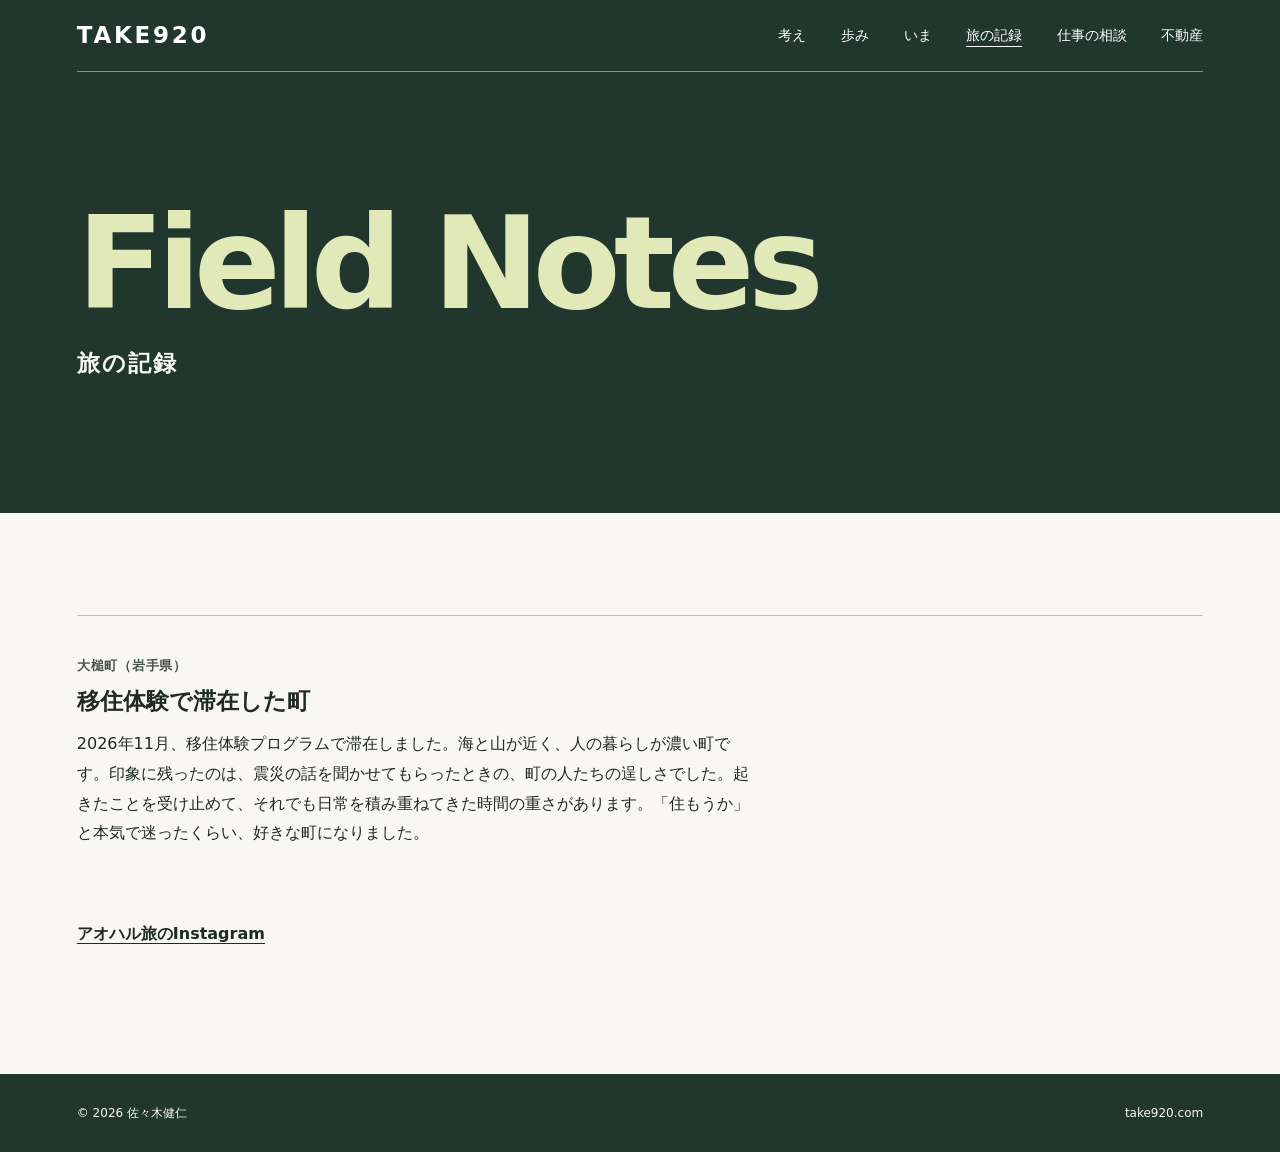
==== fieldnotes/index.html @ 35197bfc "旅の記録ページを追加：fieldnotes/index.html を新規作成" ====
<!DOCTYPE html>
<html lang="ja">
<head>
<meta charset="UTF-8">
<meta name="viewport" content="width=device-width, initial-scale=1.0">
<title>旅の記録｜TAKE920</title>
<meta name="description" content="2026年11月、移住体験プログラムで滞在しました。海と山が近く、人の暮らしが濃い町です。印象に残ったのは、震災の話を聞かせてもらったときの、町の人たちの逞しさでした。起きたことを受け止めて、それでも日常を積み重ねてきた時間の重さがあります。「住もうか」と本気で迷ったくらい、好きな町になりました。">
<link rel="stylesheet" href="../style.css">
</head>
<body class="chapter">
<header>
  <div class="header-inner">
    <a class="wordmark" href="../" aria-label="TAKE920 トップページ">TAKE920</a>
    <nav aria-label="サイトナビゲーション">
      <a href="../thinking/">考え</a>
      <a href="../story/">歩み</a>
      <a href="../now/">いま</a>
      <a href="../fieldnotes/" aria-current="page">旅の記録</a>
      <a href="../work/">仕事の相談</a>
      <a href="../realestate/">不動産</a>
    </nav>
  </div>
</header>
<main>
  <div class="chapter-hero">
    <div class="layout-width">
      <h1><span class="heading-en" lang="en">Field Notes</span><span class="heading-ja">旅の記録</span></h1>
    </div>
  </div>
  <div class="chapter-body layout-width">
    <div class="entries">
      <article class="entry field-note">
        <p class="field-location">大槌町（岩手県）</p>
        <h2>移住体験で滞在した町</h2>
        <!-- 実写を追加する場合は、ここに figure 要素を挿入。 -->
        <p class="text">2026年11月、移住体験プログラムで滞在しました。海と山が近く、人の暮らしが濃い町です。印象に残ったのは、震災の話を聞かせてもらったときの、町の人たちの逞しさでした。起きたことを受け止めて、それでも日常を積み重ねてきた時間の重さがあります。「住もうか」と本気で迷ったくらい、好きな町になりました。</p>
      </article>
    </div>
    <p class="chapter-links"><a class="editorial-link" href="https://www.instagram.com/aoharutabi/" rel="noopener">アオハル旅のInstagram</a></p>
  </div>
</main>
<footer>
  <div class="footer-inner layout-width">
    <span>© 2026 佐々木健仁</span>
    <span>take920.com</span>
  </div>
</footer>
</body>
</html>
---- style.css ----
:root {
  color-scheme: light;
  --paper: #f8f7f2;
  --ink: #202a25;
  --secondary: #465047;
  --rule: #bcc3b8;
  --wash: #e8ece3;
  --deep: #21362d;
  --accent: #e2e9b8;
  --gutter: clamp(22px, 6vw, 96px);
  --reading: 42em;
}

* { box-sizing: border-box; }

body {
  margin: 0;
  background: var(--paper);
  color: var(--ink);
  font-family: "Hiragino Sans", "Yu Gothic", Meiryo, system-ui, sans-serif;
  line-height: 1.85;
}

h1, h2, h3, p, dl, dd, ol { margin: 0; }
a { color: inherit; text-underline-offset: .26em; }
a:focus-visible { outline: 2px solid currentColor; outline-offset: 5px; }
.layout-width { width: min(100% - 2 * var(--gutter), 1200px); margin-inline: auto; }

header {
  position: absolute;
  z-index: 1;
  inset: 0 0 auto;
  color: #fff;
}

.header-inner {
  display: flex;
  align-items: center;
  justify-content: space-between;
  gap: 14px;
  margin-inline: var(--gutter);
  min-height: 72px;
  border-bottom: 1px solid #ffffff70;
}

.wordmark { font-size: clamp(15px, 2vw, 23px); font-weight: 900; letter-spacing: .12em; }
nav { display: flex; flex-wrap: wrap; justify-content: flex-end; gap: 4px clamp(12px, 2.7vw, 40px); }
nav a { padding-block: 10px; font-size: clamp(11px, 1.1vw, 14px); text-decoration: none; }
nav a:hover { text-decoration: underline; }

.hero {
  position: relative;
  isolation: isolate;
  display: grid;
  min-height: 100vh;
  min-height: 100svh;
  background: var(--deep);
  color: #fff;
}

.hero-image, .hero::after {
  position: absolute;
  z-index: -1;
  inset: 0;
  width: 100%;
  height: 100%;
}

.hero-image { object-fit: cover; object-position: center 53%; }

.hero::after {
  content: "";
  background:
    linear-gradient(180deg, #111c17bf 0%, transparent 25%, transparent 66%, #111c1799 100%),
    linear-gradient(90deg, transparent 29%, #111c17b3 73%, #111c17c7);
}

.hero-inner {
  display: grid;
  align-items: center;
  padding: 112px var(--gutter);
}

.hero-heading { justify-self: end; width: min(46%, 670px); }
.kicker { color: var(--accent); font-size: clamp(11px, 1.2vw, 15px); font-weight: 700; letter-spacing: .18em; }
.hero h1 { margin-top: 14px; font-size: clamp(40px, 6.7vw, 112px); line-height: 1.16; letter-spacing: .025em; }
.hero h1 > span { display: block; }
.hero h1 .hero-subtitle { margin-top: .4em; font-size: .48em; letter-spacing: .12em; }
.hero-english, .heading-en { font-family: system-ui, sans-serif; }

.scroll-link {
  position: absolute;
  bottom: 0;
  left: var(--gutter);
  display: grid;
  justify-items: center;
  gap: 9px;
  font: 650 11px/1.2 system-ui, sans-serif;
  letter-spacing: .19em;
  text-decoration: none;
}

.scroll-link::after { content: ""; width: 1px; height: clamp(32px, 7vh, 62px); background: currentColor; }
.scroll-link:hover { color: var(--accent); }

.estate .hero-heading { justify-self: start; width: auto; }
.estate .hero-image { object-position: 57% center; }
.estate .hero::after {
  background:
    linear-gradient(180deg, #111c17a6 0%, transparent 29%, transparent 66%, #111c1799 100%),
    linear-gradient(90deg, #111c17bb, #111c1766 48%, transparent 82%);
}

.intro {
  display: grid;
  gap: clamp(18px, 3vw, 44px);
  padding-block: clamp(64px, 10vw, 150px);
}

.lead { max-width: var(--reading); font-size: clamp(17px, 2vw, 23px); line-height: 2; font-weight: 600; }
.estate .intro .lead + .lead { font-size: clamp(16px, 1.65vw, 20px); font-weight: 400; }
.meta { display: flex; flex-wrap: wrap; gap: 8px 30px; padding-top: 22px; border-top: 1px solid var(--rule); font-size: 13px; }
.meta dt, .meta dd { display: inline; }
.meta dt { margin-right: 9px; font-weight: 700; }

.panel { padding-block: clamp(65px, 10vw, 145px); }
.panel-inner {
  display: grid;
  grid-template-columns: minmax(0, .9fr) minmax(0, 1.5fr);
  align-items: start;
  gap: clamp(26px, 5vw, 92px);
}

.heading-en {
  display: block;
  font-size: clamp(40px, 5.5vw, 88px);
  font-weight: 850;
  line-height: 1;
  letter-spacing: -.055em;
}

.heading-ja { display: block; margin-top: 14px; font-size: 14px; font-weight: 650; letter-spacing: .09em; }
.text { max-width: var(--reading); }
.text + .text { margin-top: 1.2em; }
.vision, .consultation { background: var(--wash); }
.campaign, .values-section { background: var(--deep); color: var(--paper); }
.campaign .heading-en, .values-section .heading-en { color: var(--accent); }
.campaign .text { font-size: clamp(16px, 2vw, 23px); }
.values { font-size: clamp(18px, 2.1vw, 28px); font-weight: 700; color: var(--accent); margin-bottom: 18px; }
.arrow { margin-inline: .25em; }

.business .panel-inner { grid-template-columns: 1fr; }
.biz { display: grid; grid-template-columns: repeat(2, minmax(0, 1fr)); gap: 0 clamp(28px, 5vw, 76px); padding: 0; list-style: none; }
.biz li, .brand { padding-block: clamp(20px, 3.2vw, 44px); border-top: 1px solid var(--rule); }
.biz li { display: grid; grid-template-columns: auto minmax(0, 1fr); gap: clamp(12px, 2vw, 28px); }
.num { color: var(--secondary); font: 600 clamp(19px, 2.2vw, 30px)/1.35 system-ui, sans-serif; font-variant-numeric: tabular-nums; }
.name { font-size: clamp(17px, 1.75vw, 23px); line-height: 1.5; }
.desc { margin-top: 10px; color: var(--secondary); font-size: 14px; }
.tag {
  display: table;
  margin-top: 7px;
  padding: 3px 10px;
  border: 1px solid var(--rule);
  border-radius: 999px;
  color: var(--secondary);
  font-size: 11px;
  font-weight: 600;
  line-height: 1.5;
}

.tag::before { content: "#" / ""; margin-right: .18em; }
.separator { position: absolute; width: 1px; height: 1px; overflow: hidden; clip-path: inset(50%); }
.business-link a, .back-link a { display: inline-block; padding-block: 9px; font-weight: 700; }
.brand-tagline .tag { margin-bottom: 7px; }
.brand-link { margin-top: 18px; }
.brand-link a {
  display: inline-block;
  padding: 12px 18px;
  background: var(--deep);
  color: #fff;
  font-size: 14px;
  font-weight: 700;
  text-decoration: none;
}
.brand-link a:hover { background: #365143; text-decoration: underline; }
.back-link { padding-block: 34px; }
footer { background: var(--deep); color: var(--paper); }
.footer-inner { display: flex; flex-wrap: wrap; justify-content: space-between; gap: 10px; padding-block: 28px; font-size: 12px; }

@media (max-width: 780px) {
  .header-inner { min-height: 60px; }
  .hero-image { object-position: 43% center; }
  .hero::after, .estate .hero::after {
    background: linear-gradient(180deg, #111c17bf, transparent 23%, transparent 40%, #111c17eb 100%);
  }
  .hero-inner { align-items: end; padding-bottom: 112px; }
  .hero-heading { justify-self: start; width: auto; }
  .hero h1 { font-size: clamp(38px, 10.8vw, 70px); }
  .panel-inner, .biz { grid-template-columns: 1fr; }
  .heading-ja { margin-top: 9px; }
}

@media (prefers-reduced-motion: no-preference) {
  .hero-heading > *, .hero h1 > span { animation: arrive .65s ease-out both; }
  .hero h1 { animation: none; }
  .hero h1 > span:first-child { animation-delay: .13s; }
  .hero h1 > span + span { animation-delay: .28s; }

  @supports (animation-timeline: view()) {
    .panel h2 {
      animation: arrive linear both;
      animation-timeline: view();
      animation-range: entry 10% entry 85%;
    }
  }

  @keyframes arrive {
    from { opacity: .45; transform: translateY(12px); }
    to { opacity: 1; transform: translateY(0); }
  }
}

.consultation .heading-en { font-size: clamp(40px, 4.6vw, 72px); }

@media (prefers-color-scheme: dark) {
  :root {
    color-scheme: dark;
    --paper: #18211c;
    --ink: #f1f2e9;
    --secondary: #c9d2c5;
    --rule: #526156;
    --wash: #232f27;
    --deep: #263b31;
  }

  .campaign, .values-section, footer { color: var(--ink); }
}

.wordmark { text-decoration: none; }
nav a[aria-current="page"] { text-decoration: underline; text-underline-offset: .4em; }

.home .hero h1 {
  margin-top: 0;
  max-width: 11em;
  font-size: clamp(37px, 4.6vw, 78px);
  line-height: 1.24;
}

.hero-summary {
  max-width: 31em;
  margin-top: 24px;
  font-size: clamp(14px, 1.3vw, 18px);
  line-height: 1.9;
}

.hero-credit { margin-top: 18px; letter-spacing: .07em; }
.field-preview { background: var(--wash); }
.field-preview .field-location + .entry { border-top: 0; padding-top: 4px; }

.chapter header { position: relative; background: var(--deep); }
.chapter-hero {
  padding-block: clamp(64px, 10vw, 148px);
  background: var(--deep);
  color: #f8f7f2;
}

.chapter-hero .heading-en {
  color: var(--accent);
  font-size: clamp(52px, 10vw, 150px);
  overflow-wrap: anywhere;
}

.chapter-hero .heading-ja { font-size: clamp(15px, 2vw, 23px); }
.chapter-body { padding-block: clamp(56px, 8vw, 112px); }
.chapter-lead { max-width: 39em; font-size: clamp(17px, 2vw, 23px); line-height: 1.9; }
.chapter-lead + .entries { margin-top: clamp(32px, 5vw, 66px); }
.chapter-section + .chapter-section { margin-top: clamp(44px, 7vw, 96px); }
.chapter-section > h2 { margin-bottom: 22px; }

.entry, .timeline > li, .status-list > li, .services > li {
  border-top: 1px solid var(--rule);
  padding-block: clamp(20px, 3vw, 42px);
}

.chapter .entry {
  display: grid;
  justify-items: start;
}

.entry h2, .entry h3, .timeline h2, .timeline h3, .status-list h3, .services h3 {
  font-size: clamp(17px, 1.8vw, 25px);
  line-height: 1.5;
}

.entry h2 + .text, .entry h3 + .text, .timeline h2 + .text, .timeline h3 + .text,
.status-list h3 + .text, .services h3 + .text { margin-top: .65em; }

.timeline, .status-list, .services { list-style: none; padding: 0; }
.chapter .timeline > li, .chapter .services > li {
  display: grid;
  grid-template-columns: minmax(0, .85fr) minmax(0, 1.45fr);
  align-items: baseline;
  gap: 10px clamp(20px, 5vw, 80px);
}
.chapter .timeline .text, .chapter .services .text { margin-top: 0; }
.field-location, .updated { color: var(--secondary); font-size: 13px; font-weight: 700; letter-spacing: .06em; }
.field-location { margin-bottom: 6px; }
.field-note figure { width: min(100%, 760px); margin: 22px 0; }
.field-note figure img { display: block; width: 100%; height: auto; }
.field-note figcaption { margin-top: 8px; color: var(--secondary); font-size: 13px; }
.chapter-links { margin-block: 14px; }
.editorial-link {
  display: inline-block;
  margin-top: 10px;
  padding: 9px 0;
  font-weight: 700;
  text-decoration-thickness: 1px;
}
.editorial-link:hover { text-decoration-thickness: 2px; }
.primary-link {
  padding: 12px 20px;
  color: #fff;
  background: var(--deep);
  text-decoration: none;
}
.primary-link:hover { background: #365143; text-decoration: underline; }

@media (max-width: 780px) {
  .home .hero h1 { font-size: clamp(30px, 9.6vw, 62px); }
  .home .hero::after {
    background: linear-gradient(180deg, #111c17c9, transparent 25%, transparent 36%, #111c17d9 72%, #111c17fa);
  }
  .hero-summary { margin-top: 12px; }
  .hero-credit { margin-top: 12px; }
  .chapter .timeline > li, .chapter .services > li { grid-template-columns: 1fr; }
}

@media (max-width: 560px) {
  .header-inner {
    min-height: 0;
    flex-direction: column;
    align-items: start;
    gap: 0;
    padding-top: 10px;
  }
  nav { justify-content: start; column-gap: clamp(7px, 2.7vw, 13px); }
  nav a { padding-block: 8px; }
  .chapter-hero .heading-en { font-size: clamp(46px, 13vw, 75px); }
}
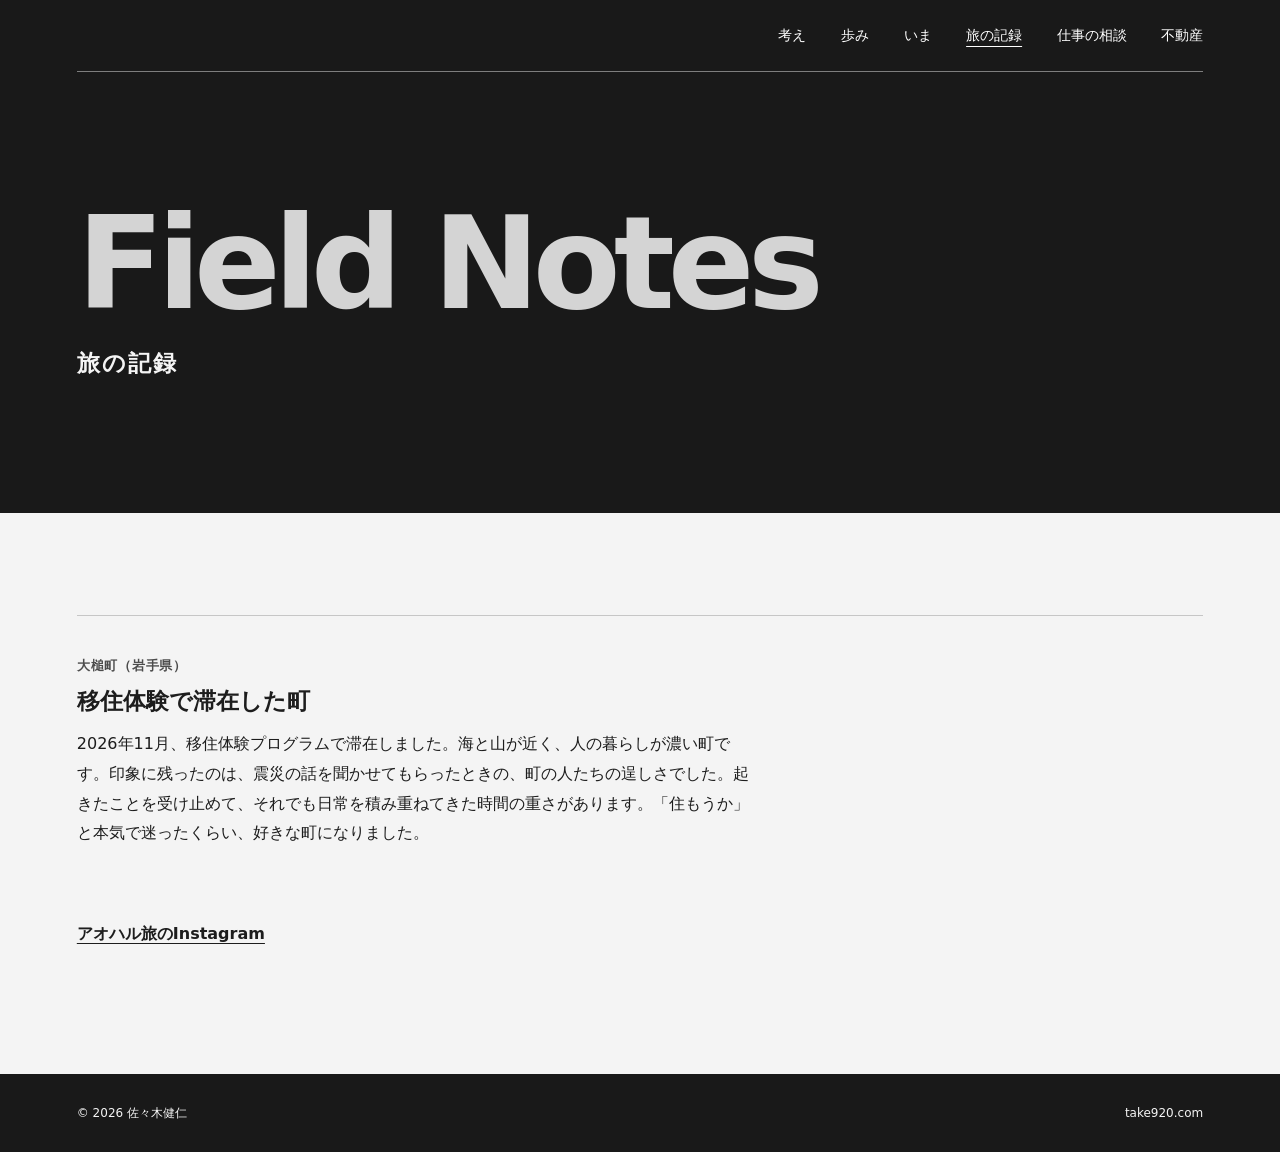
==== commit 1c484155: "Remove TAKE920 wordmark; fix dark-mode color" ====
--- a/fieldnotes/index.html
+++ b/fieldnotes/index.html
@@ -10,7 +10,6 @@
 <body class="chapter">
 <header>
   <div class="header-inner">
-    <a class="wordmark" href="../" aria-label="TAKE920 トップページ">TAKE920</a>
     <nav aria-label="サイトナビゲーション">
       <a href="../thinking/">考え</a>
       <a href="../story/">歩み</a>
--- a/style.css
+++ b/style.css
@@ -1,12 +1,12 @@
 :root {
   color-scheme: light;
-  --paper: #f8f7f2;
-  --ink: #202a25;
-  --secondary: #465047;
-  --rule: #bcc3b8;
-  --wash: #e8ece3;
-  --deep: #21362d;
-  --accent: #e2e9b8;
+  --paper: #f4f4f4;
+  --ink: #1d1d1d;
+  --secondary: #4c4c4c;
+  --rule: #c6c6c6;
+  --wash: #eaeaea;
+  --deep: #191919;
+  --accent: #d4d4d4;
   --gutter: clamp(22px, 6vw, 96px);
   --reading: 42em;
 }
@@ -36,7 +36,7 @@
 .header-inner {
   display: flex;
   align-items: center;
-  justify-content: space-between;
+  justify-content: flex-end;
   gap: 14px;
   margin-inline: var(--gutter);
   min-height: 72px;
@@ -71,8 +71,8 @@
 .hero::after {
   content: "";
   background:
-    linear-gradient(180deg, #111c17bf 0%, transparent 25%, transparent 66%, #111c1799 100%),
-    linear-gradient(90deg, transparent 29%, #111c17b3 73%, #111c17c7);
+    linear-gradient(180deg, #0a0a0abf 0%, transparent 25%, transparent 66%, #0a0a0a99 100%),
+    linear-gradient(90deg, transparent 29%, #0a0a0ab3 73%, #0a0a0ac7);
 }
 
 .hero-inner {
@@ -107,8 +107,8 @@
 .estate .hero-image { object-position: 57% center; }
 .estate .hero::after {
   background:
-    linear-gradient(180deg, #111c17a6 0%, transparent 29%, transparent 66%, #111c1799 100%),
-    linear-gradient(90deg, #111c17bb, #111c1766 48%, transparent 82%);
+    linear-gradient(180deg, #0a0a0aa6 0%, transparent 29%, transparent 66%, #0a0a0a99 100%),
+    linear-gradient(90deg, #0a0a0abb, #0a0a0a66 48%, transparent 82%);
 }
 
 .intro {
@@ -182,7 +182,7 @@
   font-weight: 700;
   text-decoration: none;
 }
-.brand-link a:hover { background: #365143; text-decoration: underline; }
+.brand-link a:hover { background: #3a3a3a; text-decoration: underline; }
 .back-link { padding-block: 34px; }
 footer { background: var(--deep); color: var(--paper); }
 .footer-inner { display: flex; flex-wrap: wrap; justify-content: space-between; gap: 10px; padding-block: 28px; font-size: 12px; }
@@ -191,7 +191,7 @@
   .header-inner { min-height: 60px; }
   .hero-image { object-position: 43% center; }
   .hero::after, .estate .hero::after {
-    background: linear-gradient(180deg, #111c17bf, transparent 23%, transparent 40%, #111c17eb 100%);
+    background: linear-gradient(180deg, #0a0a0abf, transparent 23%, transparent 40%, #0a0a0aeb 100%);
   }
   .hero-inner { align-items: end; padding-bottom: 112px; }
   .hero-heading { justify-self: start; width: auto; }
@@ -225,15 +225,16 @@
 @media (prefers-color-scheme: dark) {
   :root {
     color-scheme: dark;
-    --paper: #18211c;
-    --ink: #f1f2e9;
-    --secondary: #c9d2c5;
-    --rule: #526156;
-    --wash: #232f27;
-    --deep: #263b31;
-  }
-
-  .campaign, .values-section, footer { color: var(--ink); }
+    --paper: #131313;
+    --ink: #f0f0f0;
+    --secondary: #c4c4c4;
+    --rule: #4a4a4a;
+    --wash: #202020;
+    --deep: #232323;
+    --accent: #e3e3e3;
+  }
+
+  .campaign, .values-section, footer, .structure-goal { color: var(--ink); }
 }
 
 .wordmark { text-decoration: none; }
@@ -261,7 +262,7 @@
 .chapter-hero {
   padding-block: clamp(64px, 10vw, 148px);
   background: var(--deep);
-  color: #f8f7f2;
+  color: #f4f4f4;
 }
 
 .chapter-hero .heading-en {
@@ -323,12 +324,12 @@
   background: var(--deep);
   text-decoration: none;
 }
-.primary-link:hover { background: #365143; text-decoration: underline; }
+.primary-link:hover { background: #3a3a3a; text-decoration: underline; }
 
 @media (max-width: 780px) {
   .home .hero h1 { font-size: clamp(30px, 9.6vw, 62px); }
   .home .hero::after {
-    background: linear-gradient(180deg, #111c17c9, transparent 25%, transparent 36%, #111c17d9 72%, #111c17fa);
+    background: linear-gradient(180deg, #0a0a0ac9, transparent 25%, transparent 36%, #0a0a0ad9 72%, #0a0a0afa);
   }
   .hero-summary { margin-top: 12px; }
   .hero-credit { margin-top: 12px; }
@@ -347,3 +348,17 @@
   nav a { padding-block: 8px; }
   .chapter-hero .heading-en { font-size: clamp(46px, 13vw, 75px); }
 }
+
+.structure-goal {
+  background: var(--deep);
+  color: var(--paper);
+  padding: clamp(24px, 3.5vw, 44px);
+  margin-bottom: clamp(30px, 4.5vw, 56px);
+}
+.structure-label { font-size: 12px; font-weight: 700; letter-spacing: .14em; opacity: .7; }
+.structure-goal-title { margin-top: 10px; font-size: clamp(24px, 3.6vw, 42px); font-weight: 800; line-height: 1.45; }
+.structure-goal .desc { color: inherit; opacity: .78; }
+.structure .biz li { grid-template-columns: 1fr; gap: 6px; }
+.role { color: var(--secondary); font-size: 12px; font-weight: 700; letter-spacing: .1em; }
+.structure-weapon { display: grid; gap: 6px; padding-block: clamp(20px, 3.2vw, 44px); border-top: 1px solid var(--rule); }
+.structure-scaffold { padding-top: 20px; border-top: 1px solid var(--rule); color: var(--secondary); font-size: 14px; }
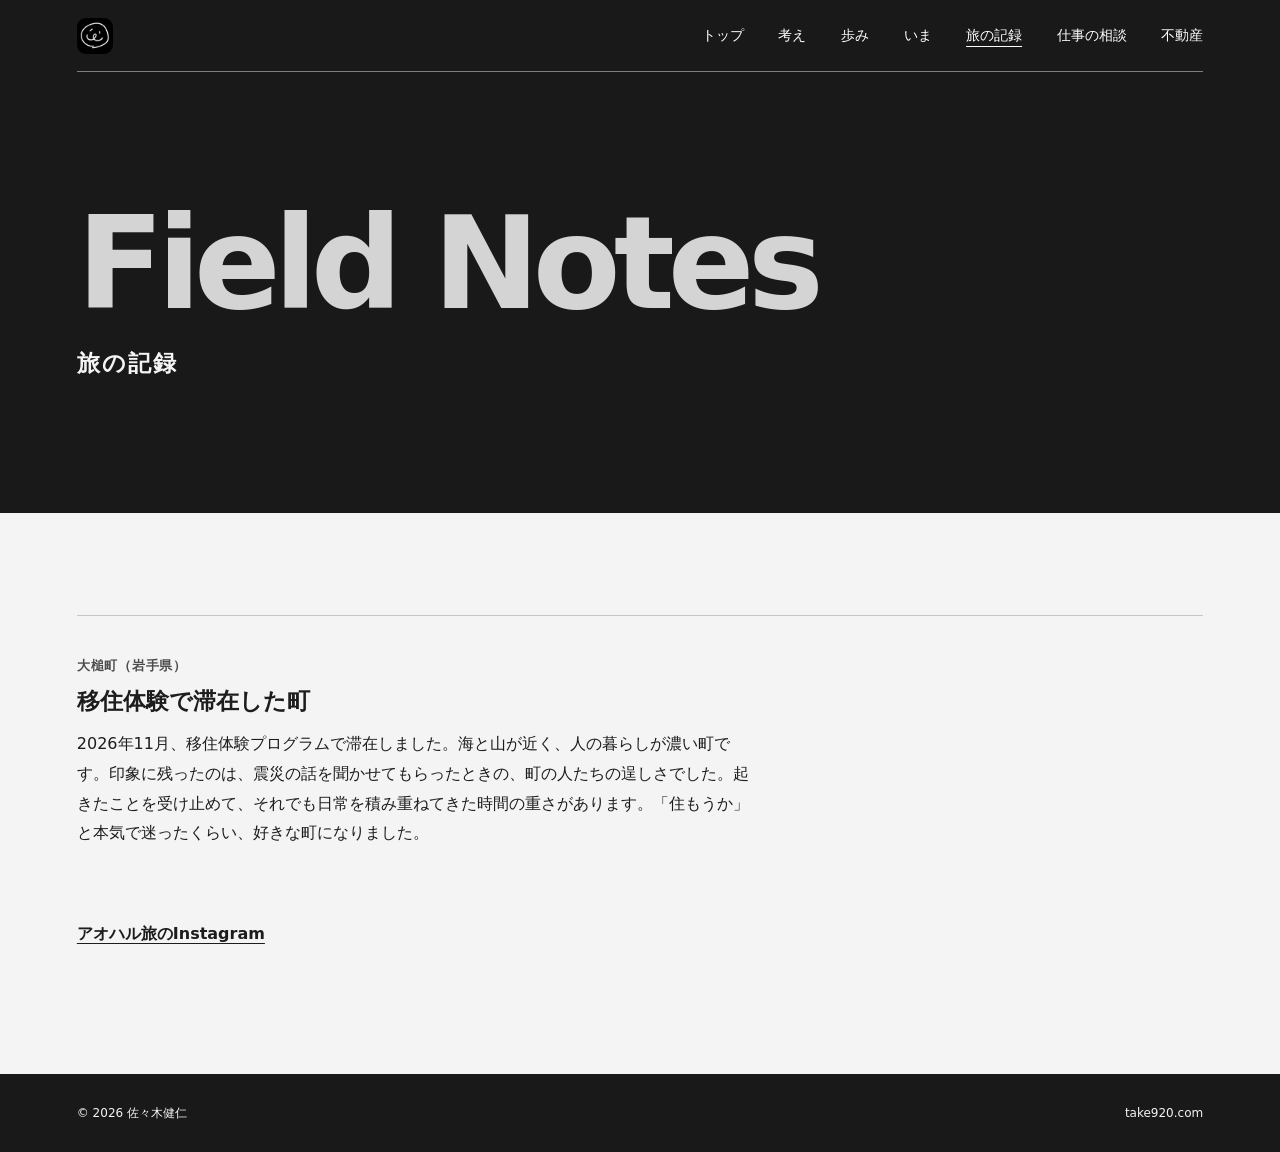
==== commit 8d048ea7: "Add logo home link and swipeable mobile nav" ====
--- a/fieldnotes/index.html
+++ b/fieldnotes/index.html
@@ -5,12 +5,14 @@
 <meta name="viewport" content="width=device-width, initial-scale=1.0">
 <title>旅の記録｜TAKE920</title>
 <meta name="description" content="2026年11月、移住体験プログラムで滞在しました。海と山が近く、人の暮らしが濃い町です。印象に残ったのは、震災の話を聞かせてもらったときの、町の人たちの逞しさでした。起きたことを受け止めて、それでも日常を積み重ねてきた時間の重さがあります。「住もうか」と本気で迷ったくらい、好きな町になりました。">
-<link rel="stylesheet" href="../style.css">
+<link rel="stylesheet" href="../style.css?v=4">
 </head>
 <body class="chapter">
 <header>
   <div class="header-inner">
+    <a class="logo" href="../" aria-label="トップページへ"><img src="../icon-face.png" width="36" height="36" alt=""></a>
     <nav aria-label="サイトナビゲーション">
+      <a href="../">トップ</a>
       <a href="../thinking/">考え</a>
       <a href="../story/">歩み</a>
       <a href="../now/">いま</a>
--- a/style.css
+++ b/style.css
@@ -36,7 +36,7 @@
 .header-inner {
   display: flex;
   align-items: center;
-  justify-content: flex-end;
+  justify-content: space-between;
   gap: 14px;
   margin-inline: var(--gutter);
   min-height: 72px;
@@ -45,6 +45,8 @@
 
 .wordmark { font-size: clamp(15px, 2vw, 23px); font-weight: 900; letter-spacing: .12em; }
 nav { display: flex; flex-wrap: wrap; justify-content: flex-end; gap: 4px clamp(12px, 2.7vw, 40px); }
+.logo { display: inline-flex; flex: none; }
+.logo img { display: block; width: 36px; height: 36px; border-radius: 9px; }
 nav a { padding-block: 10px; font-size: clamp(11px, 1.1vw, 14px); text-decoration: none; }
 nav a:hover { text-decoration: underline; }
 
@@ -198,6 +200,9 @@
   .hero h1 { font-size: clamp(38px, 10.8vw, 70px); }
   .panel-inner, .biz { grid-template-columns: 1fr; }
   .heading-ja { margin-top: 9px; }
+  nav { flex-wrap: nowrap; overflow-x: auto; max-width: 100%; scrollbar-width: none; -webkit-overflow-scrolling: touch; }
+  nav::-webkit-scrollbar { display: none; }
+  nav a { flex: none; }
 }
 
 @media (prefers-reduced-motion: no-preference) {
@@ -351,7 +356,7 @@
 
 .structure-goal {
   background: var(--deep);
-  color: var(--paper);
+  color: #f4f4f4;
   padding: clamp(24px, 3.5vw, 44px);
   margin-bottom: clamp(30px, 4.5vw, 56px);
 }
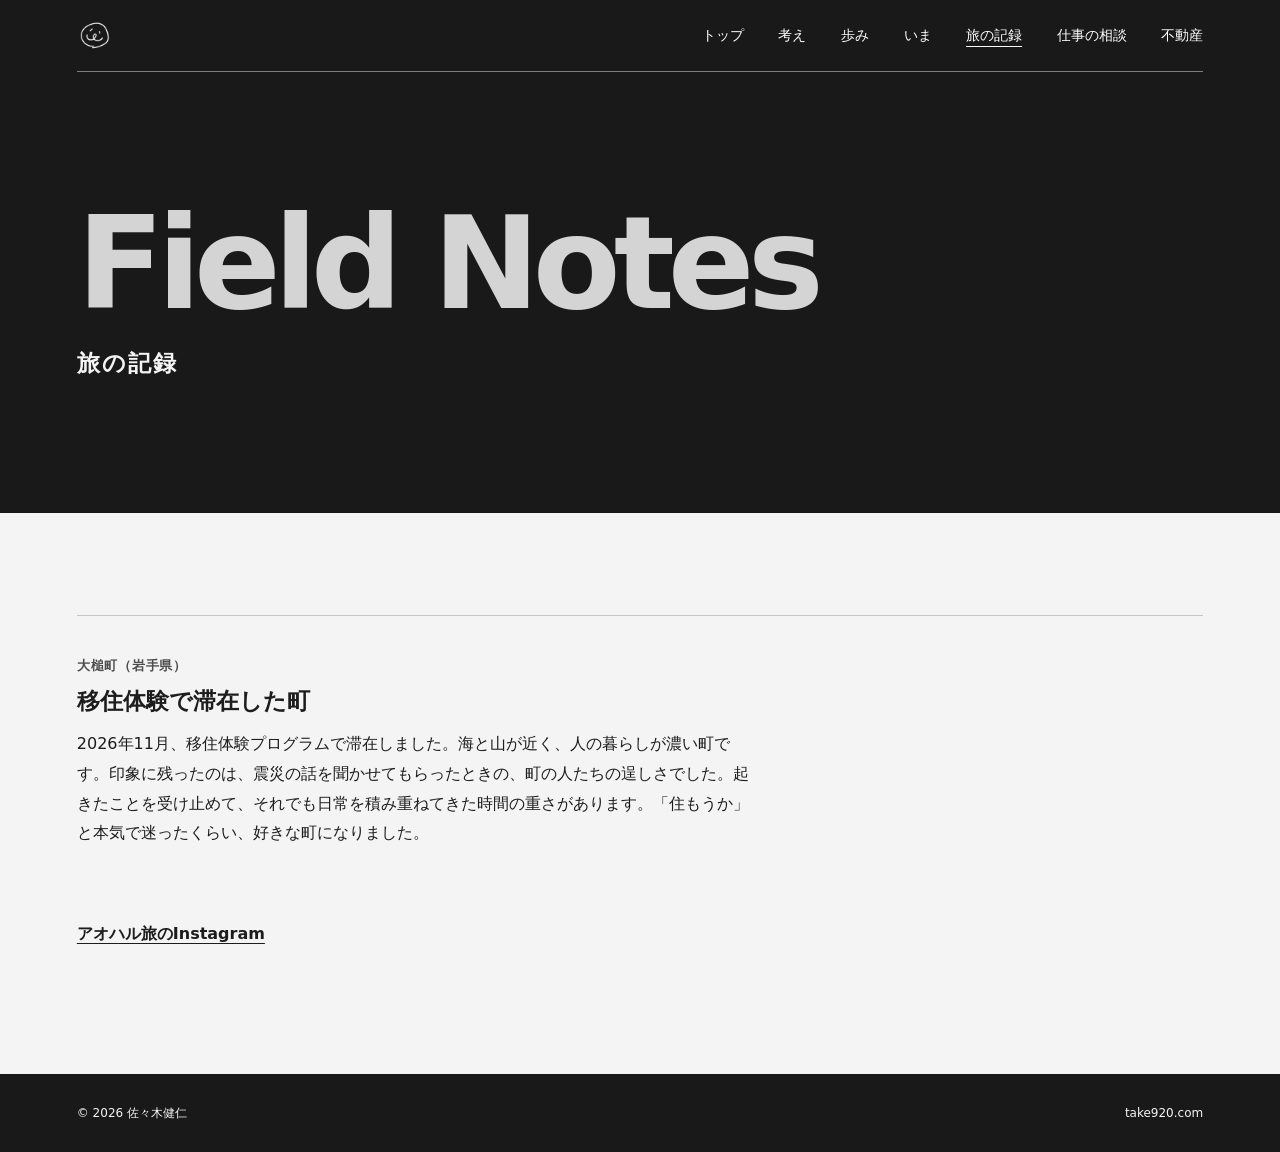
==== commit c0a6f200: "Transparent logo and mobile-friendly cat photos" ====
--- a/fieldnotes/index.html
+++ b/fieldnotes/index.html
@@ -5,12 +5,12 @@
 <meta name="viewport" content="width=device-width, initial-scale=1.0">
 <title>旅の記録｜TAKE920</title>
 <meta name="description" content="2026年11月、移住体験プログラムで滞在しました。海と山が近く、人の暮らしが濃い町です。印象に残ったのは、震災の話を聞かせてもらったときの、町の人たちの逞しさでした。起きたことを受け止めて、それでも日常を積み重ねてきた時間の重さがあります。「住もうか」と本気で迷ったくらい、好きな町になりました。">
-<link rel="stylesheet" href="../style.css?v=4">
+<link rel="stylesheet" href="../style.css?v=6">
 </head>
 <body class="chapter">
 <header>
   <div class="header-inner">
-    <a class="logo" href="../" aria-label="トップページへ"><img src="../icon-face.png" width="36" height="36" alt=""></a>
+    <a class="logo" href="../" aria-label="トップページへ"><img src="../logo-face.png" width="36" height="36" alt=""></a>
     <nav aria-label="サイトナビゲーション">
       <a href="../">トップ</a>
       <a href="../thinking/">考え</a>
--- a/style.css
+++ b/style.css
@@ -46,7 +46,7 @@
 .wordmark { font-size: clamp(15px, 2vw, 23px); font-weight: 900; letter-spacing: .12em; }
 nav { display: flex; flex-wrap: wrap; justify-content: flex-end; gap: 4px clamp(12px, 2.7vw, 40px); }
 .logo { display: inline-flex; flex: none; }
-.logo img { display: block; width: 36px; height: 36px; border-radius: 9px; }
+.logo img { display: block; width: 36px; height: 36px; }
 nav a { padding-block: 10px; font-size: clamp(11px, 1.1vw, 14px); text-decoration: none; }
 nav a:hover { text-decoration: underline; }
 
@@ -123,6 +123,10 @@
 .estate .intro .lead + .lead { font-size: clamp(16px, 1.65vw, 20px); font-weight: 400; }
 .meta { display: flex; flex-wrap: wrap; gap: 8px 30px; padding-top: 22px; border-top: 1px solid var(--rule); font-size: 13px; }
 .meta dt, .meta dd { display: inline; }
+.cat-photos { display: grid; grid-template-columns: repeat(3, minmax(0, 1fr)); gap: 10px; margin-top: clamp(26px, 4vw, 44px); }
+.cat-photo { position: relative; aspect-ratio: 4 / 3; overflow: hidden; margin: 0; }
+.cat-photo img { position: absolute; inset: 0; display: block; width: 100%; height: 100%; object-fit: cover; }
+.cat-caption { margin-top: 10px; color: var(--secondary); font-size: 13px; }
 .meta dt { margin-right: 9px; font-weight: 700; }
 
 .panel { padding-block: clamp(65px, 10vw, 145px); }
@@ -203,6 +207,9 @@
   nav { flex-wrap: nowrap; overflow-x: auto; max-width: 100%; scrollbar-width: none; -webkit-overflow-scrolling: touch; }
   nav::-webkit-scrollbar { display: none; }
   nav a { flex: none; }
+  .cat-photos { grid-template-columns: 1fr; gap: 14px; }
+  .cat-photo { aspect-ratio: auto; }
+  .cat-photo img { position: static; height: auto; }
 }
 
 @media (prefers-reduced-motion: no-preference) {
